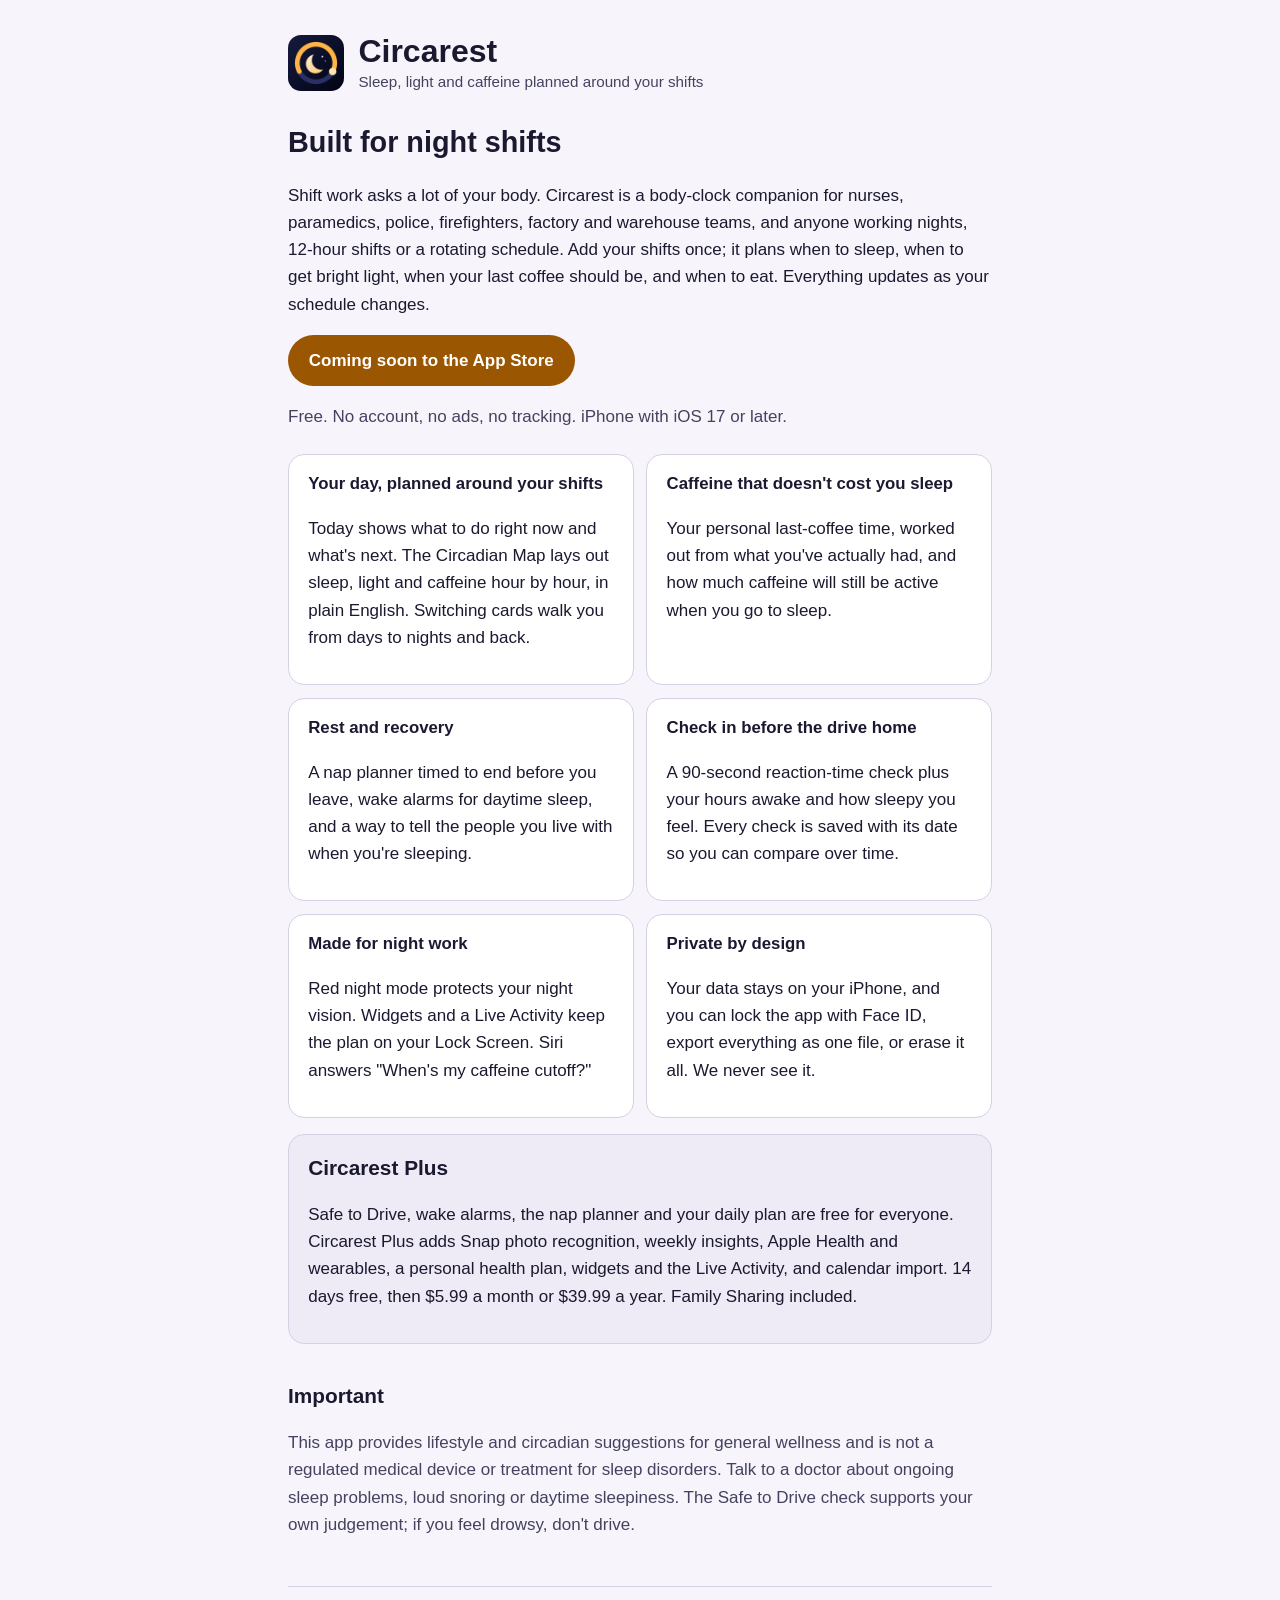
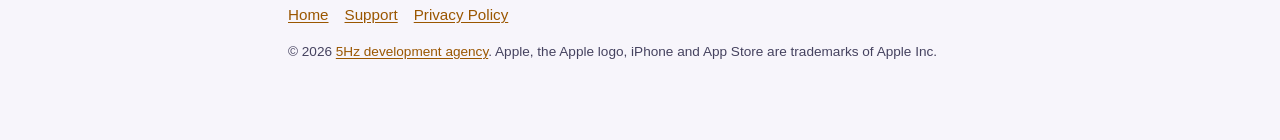
==== index.html @ caa6cf0d "Circarest privacy policy, support and home pages" ====
<!doctype html>
<html lang="en">
<head>
<meta charset="utf-8">
<meta name="viewport" content="width=device-width, initial-scale=1">
<title>Circarest · Sleep for shift workers</title>
<meta name="description" content="Circarest plans your sleep, light and caffeine around your shifts. Built for nurses, paramedics, police, factory and warehouse teams, and anyone working nights.">
<link rel="stylesheet" href="site.css">
<link rel="icon" href="icon.png">
</head>
<body>
<main>
  <header class="brand">
    <img src="icon.png" alt="" width="56" height="56">
    <div>
      <h1>Circarest</h1>
      <p>Sleep, light and caffeine planned around your shifts</p>
    </div>
  </header>

  <section class="hero">
    <h2>Built for night shifts</h2>
    <p>Shift work asks a lot of your body. Circarest is a body-clock companion for nurses, paramedics, police, firefighters, factory and warehouse teams, and anyone working nights, 12-hour shifts or a rotating schedule. Add your shifts once; it plans when to sleep, when to get bright light, when your last coffee should be, and when to eat. Everything updates as your schedule changes.</p>
    <p><span class="button" aria-disabled="true">Coming soon to the App Store</span></p>
    <p class="muted">Free. No account, no ads, no tracking. iPhone with iOS 17 or later.</p>
  </section>

  <section class="grid" aria-label="What Circarest does">
    <div class="card">
      <h3>Your day, planned around your shifts</h3>
      <p>Today shows what to do right now and what's next. The Circadian Map lays out sleep, light and caffeine hour by hour, in plain English. Switching cards walk you from days to nights and back.</p>
    </div>
    <div class="card">
      <h3>Caffeine that doesn't cost you sleep</h3>
      <p>Your personal last-coffee time, worked out from what you've actually had, and how much caffeine will still be active when you go to sleep.</p>
    </div>
    <div class="card">
      <h3>Rest and recovery</h3>
      <p>A nap planner timed to end before you leave, wake alarms for daytime sleep, and a way to tell the people you live with when you're sleeping.</p>
    </div>
    <div class="card">
      <h3>Check in before the drive home</h3>
      <p>A 90-second reaction-time check plus your hours awake and how sleepy you feel. Every check is saved with its date so you can compare over time.</p>
    </div>
    <div class="card">
      <h3>Made for night work</h3>
      <p>Red night mode protects your night vision. Widgets and a Live Activity keep the plan on your Lock Screen. Siri answers "When's my caffeine cutoff?"</p>
    </div>
    <div class="card">
      <h3>Private by design</h3>
      <p>Your data stays on your iPhone, and you can lock the app with Face ID, export everything as one file, or erase it all. We never see it.</p>
    </div>
  </section>

  <section class="card highlight">
    <h2>Circarest Plus</h2>
    <p>Safe to Drive, wake alarms, the nap planner and your daily plan are free for everyone. Circarest Plus adds Snap photo recognition, weekly insights, Apple Health and wearables, a personal health plan, widgets and the Live Activity, and calendar import. 14 days free, then $5.99 a month or $39.99 a year. Family Sharing included.</p>
  </section>

  <h2>Important</h2>
  <p class="muted">This app provides lifestyle and circadian suggestions for general wellness and is not a regulated medical device or treatment for sleep disorders. Talk to a doctor about ongoing sleep problems, loud snoring or daytime sleepiness. The Safe to Drive check supports your own judgement; if you feel drowsy, don't drive.</p>

  <nav class="links" aria-label="More">
    <a href="index.html" aria-current="page">Home</a>
    <a href="support.html">Support</a>
    <a href="privacy.html">Privacy Policy</a>
  </nav>
  <p class="muted" style="font-size:0.85rem">© 2026 <a href="https://5hz.io">5Hz development agency</a>. Apple, the Apple logo, iPhone and App Store are trademarks of Apple Inc.</p>
</main>
</body>
</html>
---- site.css ----
/* Circarest pages: one stylesheet, semantic colour tokens, light and dark from the system setting.
   Same colours as the app; every text pairing meets WCAG AA (see ThemeContrastTests). No web fonts, no scripts. */
:root {
  color-scheme: light dark;
  --bg: #F7F5FB; --surface: #FFFFFF; --surface-raised: #EEEBF6; --separator: #D5D1E3;
  --text: #1B1930; --text-secondary: #45425F; --accent: #9A5600; --on-accent: #FFFFFF;
}
@media (prefers-color-scheme: dark) {
  :root {
    --bg: #0B0D1B; --surface: #14172B; --surface-raised: #1D2140; --separator: #2A2E52;
    --text: #E4E2F0; --text-secondary: #A9A7C4; --accent: #FFB347; --on-accent: #0B0D1B;
  }
}
* { box-sizing: border-box; }
html { -webkit-text-size-adjust: 100%; }
body {
  margin: 0; background: var(--bg); color: var(--text);
  font: 17px/1.6 -apple-system, BlinkMacSystemFont, "SF Pro Text", "Segoe UI", Roboto, "Helvetica Neue", Arial, sans-serif;
}
main { max-width: 46rem; margin: 0 auto; padding: 2rem 1rem 4rem; }
header.brand { display: flex; align-items: center; gap: 0.9rem; margin-bottom: 1.5rem; }
header.brand img { width: 56px; height: 56px; border-radius: 13px; }
header.brand p { margin: 0; color: var(--text-secondary); font-size: 0.95rem; }
h1 { font-size: 2rem; line-height: 1.2; margin: 0; }
h2 { font-size: 1.3rem; margin: 2.2rem 0 0.5rem; }
h3 { font-size: 1.05rem; margin: 1.4rem 0 0.3rem; }
p, li { color: var(--text); }
.muted { color: var(--text-secondary); }
a { color: var(--accent); text-underline-offset: 2px; }
a:focus-visible, summary:focus-visible { outline: 3px solid var(--accent); outline-offset: 3px; border-radius: 4px; }
.card { background: var(--surface); border: 1px solid var(--separator); border-radius: 16px; padding: 1rem 1.2rem; margin: 1rem 0; }
.card.highlight { background: var(--surface-raised); }
.card h2:first-child, .card h3:first-child { margin-top: 0; }
ul { padding-left: 1.3rem; }
table { width: 100%; border-collapse: collapse; margin: 0.8rem 0; font-size: 0.95rem; }
th, td { text-align: left; vertical-align: top; padding: 0.55rem 0.5rem; border-bottom: 1px solid var(--separator); }
th { color: var(--text-secondary); font-weight: 600; }
details { background: var(--surface); border: 1px solid var(--separator); border-radius: 14px; padding: 0.2rem 1rem; margin: 0.6rem 0; }
summary { cursor: pointer; font-weight: 600; padding: 0.7rem 0; min-height: 44px; }
details[open] summary { border-bottom: 1px solid var(--separator); margin-bottom: 0.6rem; }
.button { display: inline-block; background: var(--accent); color: var(--on-accent); text-decoration: none; font-weight: 600;
  padding: 0.75rem 1.3rem; border-radius: 999px; min-height: 44px; }
nav.links { display: flex; flex-wrap: wrap; gap: 1rem; margin-top: 3rem; padding-top: 1rem; border-top: 1px solid var(--separator); font-size: 0.95rem; }
.placeholder { background: var(--surface-raised); border: 1px dashed var(--accent); border-radius: 6px; padding: 0 0.3rem; }
@media (prefers-reduced-motion: no-preference) { html { scroll-behavior: smooth; } }
/* A placeholder that is also a button keeps the button's colours (readable), with the dashed marker outline. */
.button.placeholder { background: var(--accent); color: var(--on-accent); border: 2px dashed var(--on-accent); }

/* Landing page */
.hero { margin: 0.5rem 0 1.5rem; }
.hero h2 { font-size: 1.8rem; margin-top: 0.5rem; }
.grid { display: grid; grid-template-columns: repeat(auto-fit, minmax(16rem, 1fr)); gap: 0.8rem; }
.grid .card { margin: 0; }
.grid h3 { margin-top: 0; }
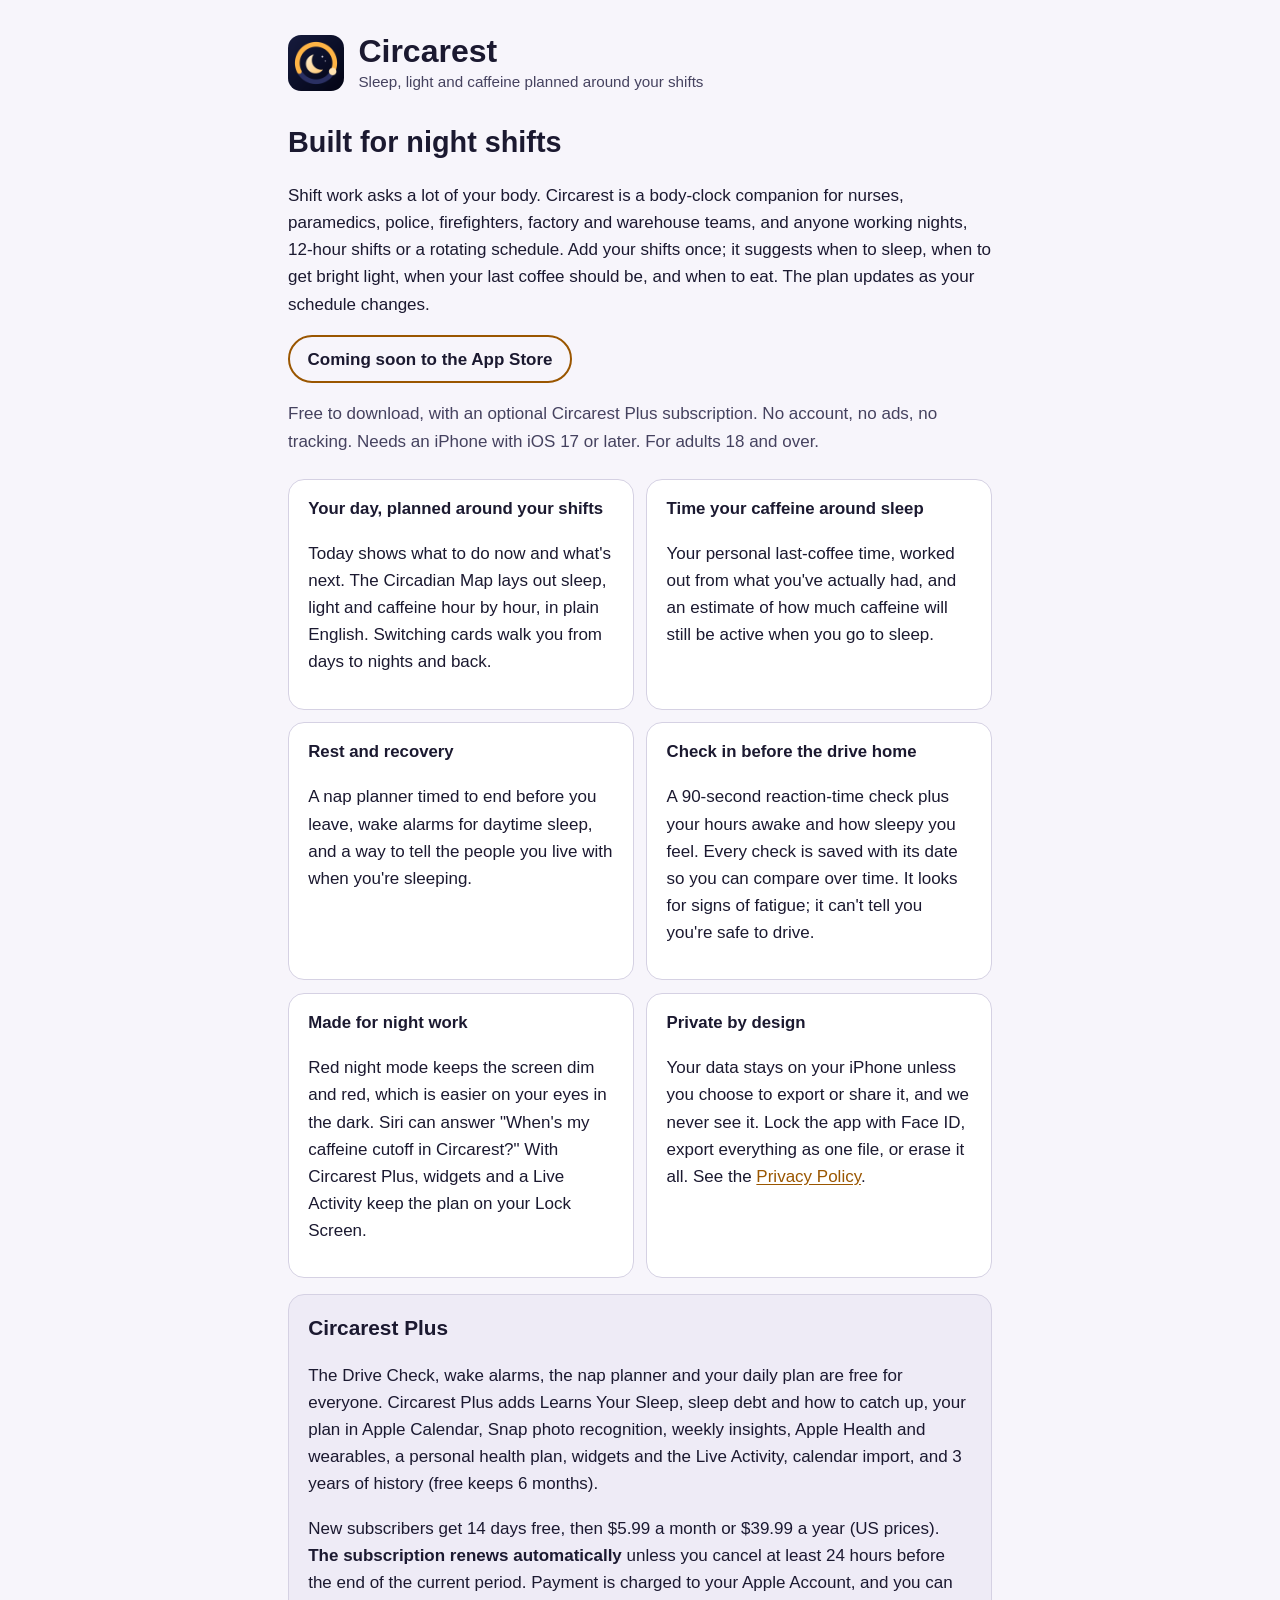
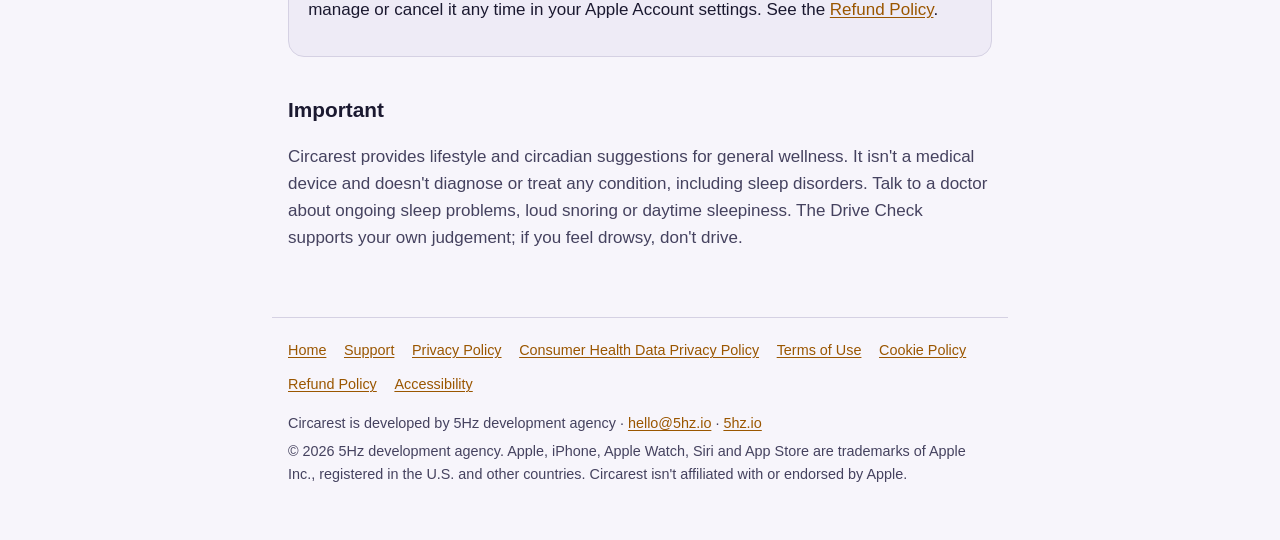
==== commit 27d39eb0: "Add terms, health data, cookie, refund and accessibility pages Splits the Consumer Health Data Priva" ====
--- a/index.html
+++ b/index.html
@@ -9,7 +9,8 @@
 <link rel="icon" href="icon.png">
 </head>
 <body>
-<main>
+<a class="skip" href="#content">Skip to content</a>
+<main id="content">
   <header class="brand">
     <img src="icon.png" alt="" width="56" height="56">
     <div>
@@ -20,19 +21,19 @@
 
   <section class="hero">
     <h2>Built for night shifts</h2>
-    <p>Shift work asks a lot of your body. Circarest is a body-clock companion for nurses, paramedics, police, firefighters, factory and warehouse teams, and anyone working nights, 12-hour shifts or a rotating schedule. Add your shifts once; it plans when to sleep, when to get bright light, when your last coffee should be, and when to eat. Everything updates as your schedule changes.</p>
-    <p><span class="button" aria-disabled="true">Coming soon to the App Store</span></p>
-    <p class="muted">Free. No account, no ads, no tracking. iPhone with iOS 17 or later.</p>
+    <p>Shift work asks a lot of your body. Circarest is a body-clock companion for nurses, paramedics, police, firefighters, factory and warehouse teams, and anyone working nights, 12-hour shifts or a rotating schedule. Add your shifts once; it suggests when to sleep, when to get bright light, when your last coffee should be, and when to eat. The plan updates as your schedule changes.</p>
+    <p><span class="badge">Coming soon to the App Store</span></p>
+    <p class="muted">Free to download, with an optional Circarest Plus subscription. No account, no ads, no tracking. Needs an iPhone with iOS 17 or later. For adults 18 and over.</p>
   </section>
 
   <section class="grid" aria-label="What Circarest does">
     <div class="card">
       <h3>Your day, planned around your shifts</h3>
-      <p>Today shows what to do right now and what's next. The Circadian Map lays out sleep, light and caffeine hour by hour, in plain English. Switching cards walk you from days to nights and back.</p>
+      <p>Today shows what to do now and what's next. The Circadian Map lays out sleep, light and caffeine hour by hour, in plain English. Switching cards walk you from days to nights and back.</p>
     </div>
     <div class="card">
-      <h3>Caffeine that doesn't cost you sleep</h3>
-      <p>Your personal last-coffee time, worked out from what you've actually had, and how much caffeine will still be active when you go to sleep.</p>
+      <h3>Time your caffeine around sleep</h3>
+      <p>Your personal last-coffee time, worked out from what you've actually had, and an estimate of how much caffeine will still be active when you go to sleep.</p>
     </div>
     <div class="card">
       <h3>Rest and recovery</h3>
@@ -40,32 +41,40 @@
     </div>
     <div class="card">
       <h3>Check in before the drive home</h3>
-      <p>A 90-second reaction-time check plus your hours awake and how sleepy you feel. Every check is saved with its date so you can compare over time.</p>
+      <p>A 90-second reaction-time check plus your hours awake and how sleepy you feel. Every check is saved with its date so you can compare over time. It looks for signs of fatigue; it can't tell you you're safe to drive.</p>
     </div>
     <div class="card">
       <h3>Made for night work</h3>
-      <p>Red night mode protects your night vision. Widgets and a Live Activity keep the plan on your Lock Screen. Siri answers "When's my caffeine cutoff?"</p>
+      <p>Red night mode keeps the screen dim and red, which is easier on your eyes in the dark. Siri can answer "When's my caffeine cutoff in Circarest?" With Circarest Plus, widgets and a Live Activity keep the plan on your Lock Screen.</p>
     </div>
     <div class="card">
       <h3>Private by design</h3>
-      <p>Your data stays on your iPhone, and you can lock the app with Face ID, export everything as one file, or erase it all. We never see it.</p>
+      <p>Your data stays on your iPhone unless you choose to export or share it, and we never see it. Lock the app with Face ID, export everything as one file, or erase it all. See the <a href="privacy.html">Privacy Policy</a>.</p>
     </div>
   </section>
 
   <section class="card highlight">
     <h2>Circarest Plus</h2>
-    <p>Safe to Drive, wake alarms, the nap planner and your daily plan are free for everyone. Circarest Plus adds Snap photo recognition, weekly insights, Apple Health and wearables, a personal health plan, widgets and the Live Activity, and calendar import. 14 days free, then $5.99 a month or $39.99 a year. Family Sharing included.</p>
+    <p>The Drive Check, wake alarms, the nap planner and your daily plan are free for everyone. Circarest Plus adds Learns Your Sleep, sleep debt and how to catch up, your plan in Apple Calendar, Snap photo recognition, weekly insights, Apple Health and wearables, a personal health plan, widgets and the Live Activity, calendar import, and 3 years of history (free keeps 6 months).</p>
+    <p>New subscribers get 14 days free, then $5.99 a month or $39.99 a year (US prices). <strong>The subscription renews automatically</strong> unless you cancel at least 24 hours before the end of the current period. Payment is charged to your Apple Account, and you can manage or cancel it any time in your Apple Account settings. See the <a href="refunds.html">Refund Policy</a>.</p>
   </section>
 
   <h2>Important</h2>
-  <p class="muted">This app provides lifestyle and circadian suggestions for general wellness and is not a regulated medical device or treatment for sleep disorders. Talk to a doctor about ongoing sleep problems, loud snoring or daytime sleepiness. The Safe to Drive check supports your own judgement; if you feel drowsy, don't drive.</p>
-
-  <nav class="links" aria-label="More">
+  <p class="muted">Circarest provides lifestyle and circadian suggestions for general wellness. It isn't a medical device and doesn't diagnose or treat any condition, including sleep disorders. Talk to a doctor about ongoing sleep problems, loud snoring or daytime sleepiness. The Drive Check supports your own judgement; if you feel drowsy, don't drive.</p>
+</main>
+<footer class="site">
+  <nav aria-label="Site">
     <a href="index.html" aria-current="page">Home</a>
     <a href="support.html">Support</a>
     <a href="privacy.html">Privacy Policy</a>
+    <a href="health-data.html">Consumer Health Data Privacy Policy</a>
+    <a href="terms.html">Terms of Use</a>
+    <a href="cookies.html">Cookie Policy</a>
+    <a href="refunds.html">Refund Policy</a>
+    <a href="accessibility.html">Accessibility</a>
   </nav>
-  <p class="muted" style="font-size:0.85rem">© 2026 <a href="https://5hz.io">5Hz development agency</a>. Apple, the Apple logo, iPhone and App Store are trademarks of Apple Inc.</p>
-</main>
+  <p>Circarest is developed by 5Hz development agency · <a href="mailto:hello@5hz.io">hello@5hz.io</a> · <a href="https://5hz.io">5hz.io</a></p>
+  <p>© 2026 5Hz development agency. Apple, iPhone, Apple Watch, Siri and App Store are trademarks of Apple Inc., registered in the U.S. and other countries. Circarest isn't affiliated with or endorsed by Apple.</p>
+</footer>
 </body>
 </html>
--- a/site.css
+++ b/site.css
@@ -17,7 +17,7 @@
   margin: 0; background: var(--bg); color: var(--text);
   font: 17px/1.6 -apple-system, BlinkMacSystemFont, "SF Pro Text", "Segoe UI", Roboto, "Helvetica Neue", Arial, sans-serif;
 }
-main { max-width: 46rem; margin: 0 auto; padding: 2rem 1rem 4rem; }
+main { max-width: 46rem; margin: 0 auto; padding: 2rem 1rem 1rem; }
 header.brand { display: flex; align-items: center; gap: 0.9rem; margin-bottom: 1.5rem; }
 header.brand img { width: 56px; height: 56px; border-radius: 13px; }
 header.brand p { margin: 0; color: var(--text-secondary); font-size: 0.95rem; }
@@ -40,11 +40,16 @@
 details[open] summary { border-bottom: 1px solid var(--separator); margin-bottom: 0.6rem; }
 .button { display: inline-block; background: var(--accent); color: var(--on-accent); text-decoration: none; font-weight: 600;
   padding: 0.75rem 1.3rem; border-radius: 999px; min-height: 44px; }
-nav.links { display: flex; flex-wrap: wrap; gap: 1rem; margin-top: 3rem; padding-top: 1rem; border-top: 1px solid var(--separator); font-size: 0.95rem; }
-.placeholder { background: var(--surface-raised); border: 1px dashed var(--accent); border-radius: 6px; padding: 0 0.3rem; }
+/* Footer: every page links every policy (Washington's My Health My Data Act wants the health data policy linked from each page). */
+footer.site { max-width: 46rem; margin: 2rem auto 0; padding: 1rem 1rem 3rem; border-top: 1px solid var(--separator); font-size: 0.9rem; }
+footer.site nav { display: flex; flex-wrap: wrap; gap: 0 1.1rem; margin-bottom: 0.6rem; }
+footer.site nav a { display: inline-block; padding: 0.35rem 0; }   /* at least 24 px tall (WCAG 2.2 target size) */
+footer.site p { color: var(--text-secondary); margin: 0.35rem 0; }
+.skip { position: absolute; left: 1rem; top: -4rem; background: var(--surface); padding: 0.5rem 0.8rem; border-radius: 8px; }
+.skip:focus { top: 1rem; }
 @media (prefers-reduced-motion: no-preference) { html { scroll-behavior: smooth; } }
-/* A placeholder that is also a button keeps the button's colours (readable), with the dashed marker outline. */
-.button.placeholder { background: var(--accent); color: var(--on-accent); border: 2px dashed var(--on-accent); }
+/* A status, not a control: outlined so it doesn't look like a button you can press. */
+.badge { display: inline-block; border: 2px solid var(--accent); color: var(--text); font-weight: 600; padding: 0.55rem 1.1rem; border-radius: 999px; }
 
 /* Landing page */
 .hero { margin: 0.5rem 0 1.5rem; }
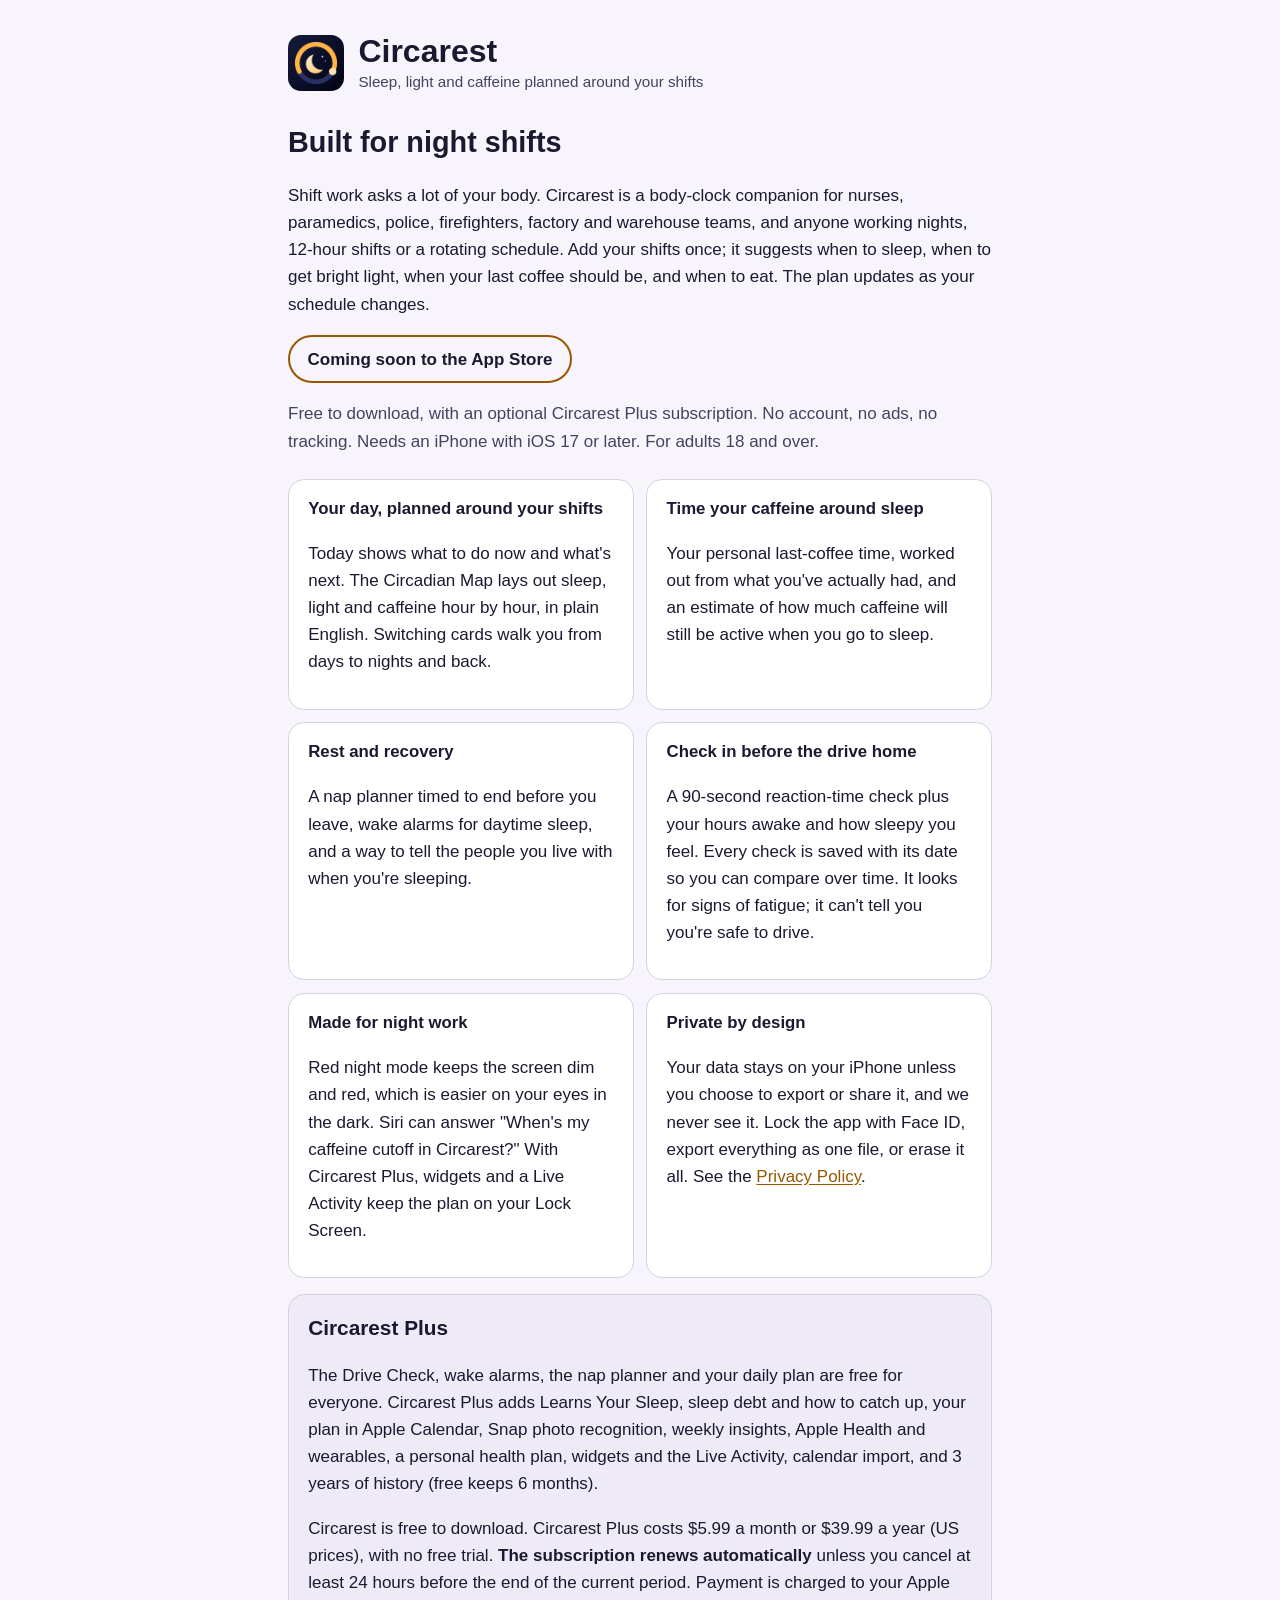
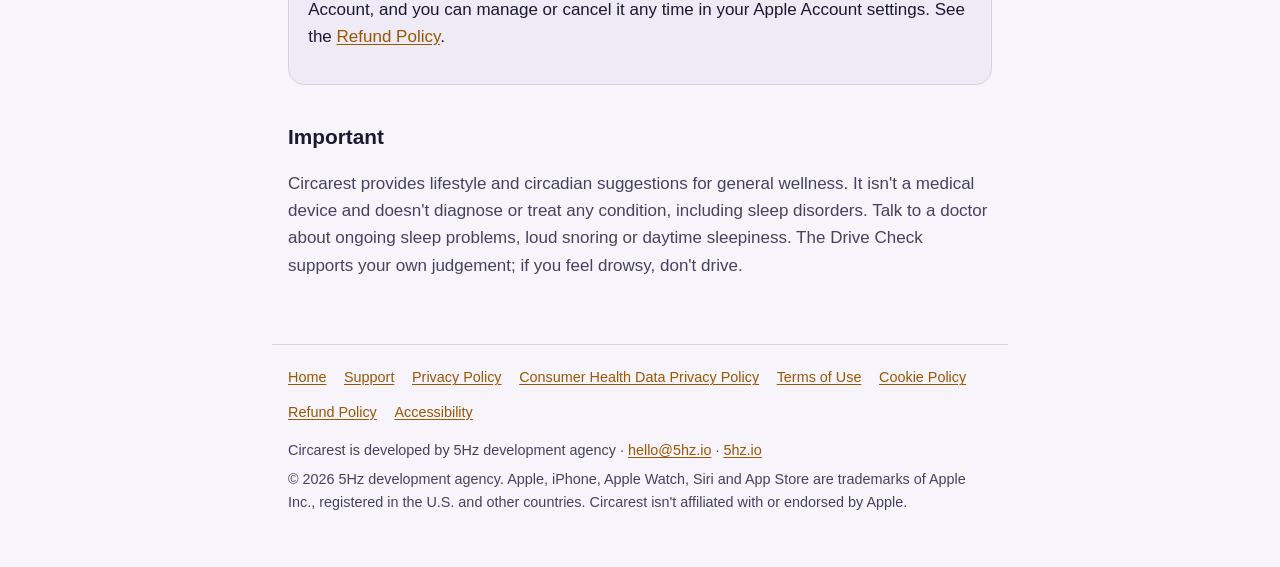
==== commit e31aaedf: "No free trial: Circarest is free to download, Plus is paid from day one" ====
--- a/index.html
+++ b/index.html
@@ -56,7 +56,7 @@
   <section class="card highlight">
     <h2>Circarest Plus</h2>
     <p>The Drive Check, wake alarms, the nap planner and your daily plan are free for everyone. Circarest Plus adds Learns Your Sleep, sleep debt and how to catch up, your plan in Apple Calendar, Snap photo recognition, weekly insights, Apple Health and wearables, a personal health plan, widgets and the Live Activity, calendar import, and 3 years of history (free keeps 6 months).</p>
-    <p>New subscribers get 14 days free, then $5.99 a month or $39.99 a year (US prices). <strong>The subscription renews automatically</strong> unless you cancel at least 24 hours before the end of the current period. Payment is charged to your Apple Account, and you can manage or cancel it any time in your Apple Account settings. See the <a href="refunds.html">Refund Policy</a>.</p>
+    <p>Circarest is free to download. Circarest Plus costs $5.99 a month or $39.99 a year (US prices), with no free trial. <strong>The subscription renews automatically</strong> unless you cancel at least 24 hours before the end of the current period. Payment is charged to your Apple Account, and you can manage or cancel it any time in your Apple Account settings. See the <a href="refunds.html">Refund Policy</a>.</p>
   </section>
 
   <h2>Important</h2>
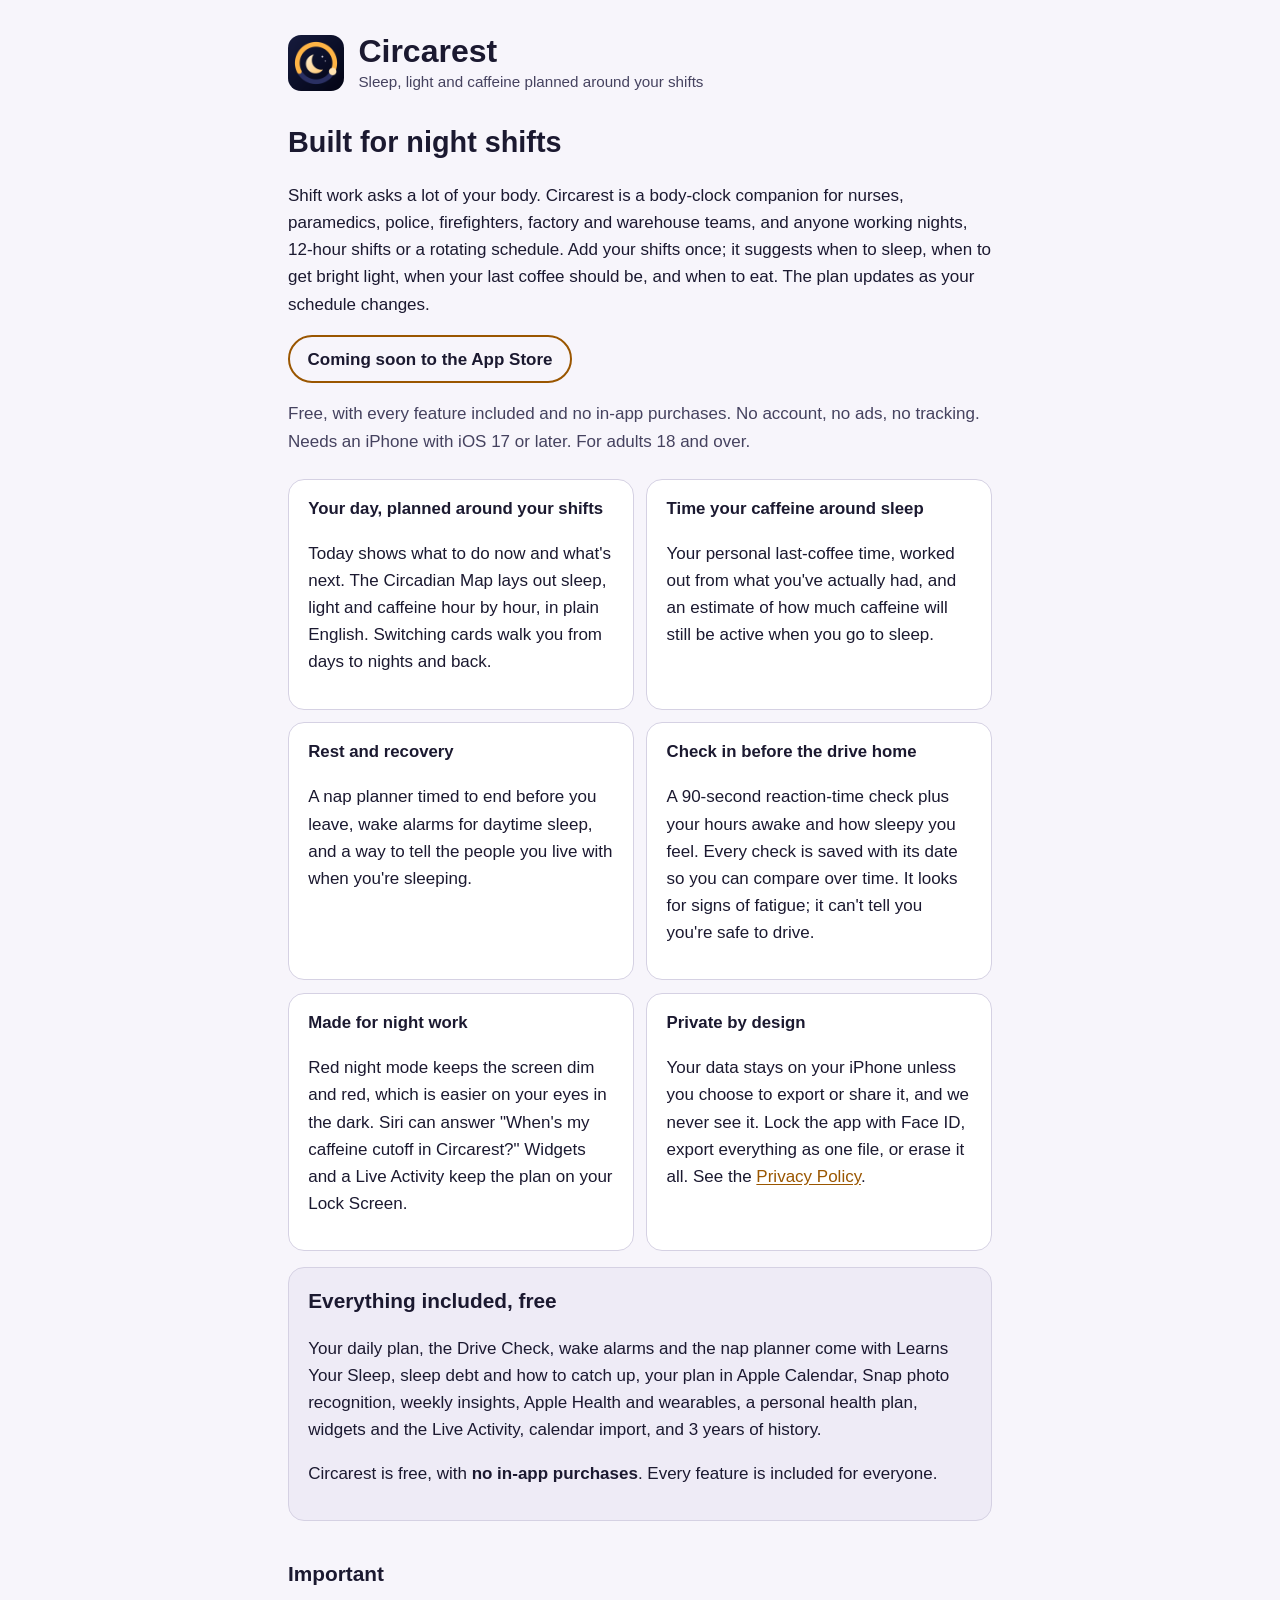
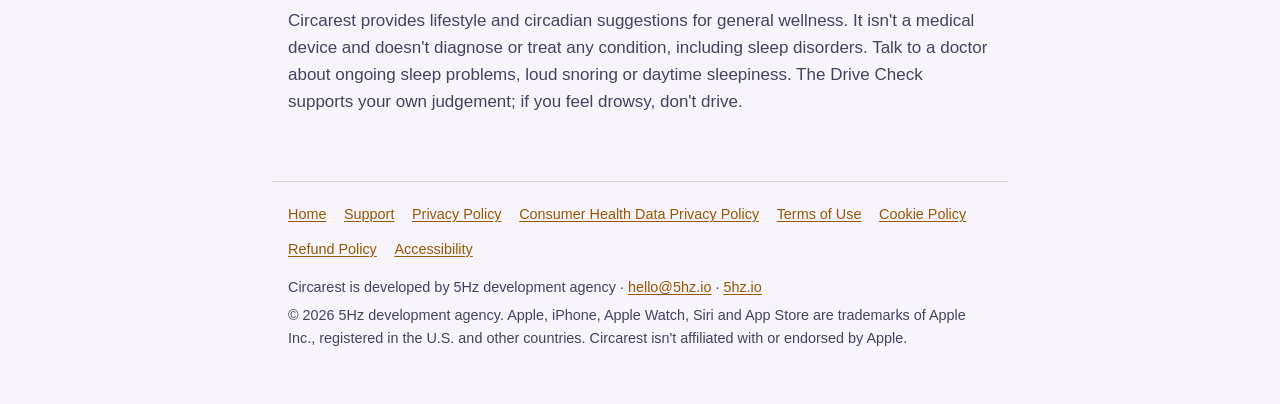
==== commit 705f9f00: "Circarest is free: no in-app purchases; future paid-features clause Co-Authored-By: Claude Opus 5.5 " ====
--- a/index.html
+++ b/index.html
@@ -23,7 +23,7 @@
     <h2>Built for night shifts</h2>
     <p>Shift work asks a lot of your body. Circarest is a body-clock companion for nurses, paramedics, police, firefighters, factory and warehouse teams, and anyone working nights, 12-hour shifts or a rotating schedule. Add your shifts once; it suggests when to sleep, when to get bright light, when your last coffee should be, and when to eat. The plan updates as your schedule changes.</p>
     <p><span class="badge">Coming soon to the App Store</span></p>
-    <p class="muted">Free to download, with an optional Circarest Plus subscription. No account, no ads, no tracking. Needs an iPhone with iOS 17 or later. For adults 18 and over.</p>
+    <p class="muted">Free, with every feature included and no in-app purchases. No account, no ads, no tracking. Needs an iPhone with iOS 17 or later. For adults 18 and over.</p>
   </section>
 
   <section class="grid" aria-label="What Circarest does">
@@ -45,7 +45,7 @@
     </div>
     <div class="card">
       <h3>Made for night work</h3>
-      <p>Red night mode keeps the screen dim and red, which is easier on your eyes in the dark. Siri can answer "When's my caffeine cutoff in Circarest?" With Circarest Plus, widgets and a Live Activity keep the plan on your Lock Screen.</p>
+      <p>Red night mode keeps the screen dim and red, which is easier on your eyes in the dark. Siri can answer "When's my caffeine cutoff in Circarest?" Widgets and a Live Activity keep the plan on your Lock Screen.</p>
     </div>
     <div class="card">
       <h3>Private by design</h3>
@@ -54,9 +54,9 @@
   </section>
 
   <section class="card highlight">
-    <h2>Circarest Plus</h2>
-    <p>The Drive Check, wake alarms, the nap planner and your daily plan are free for everyone. Circarest Plus adds Learns Your Sleep, sleep debt and how to catch up, your plan in Apple Calendar, Snap photo recognition, weekly insights, Apple Health and wearables, a personal health plan, widgets and the Live Activity, calendar import, and 3 years of history (free keeps 6 months).</p>
-    <p>Circarest is free to download. Circarest Plus costs $5.99 a month or $39.99 a year (US prices), with no free trial. <strong>The subscription renews automatically</strong> unless you cancel at least 24 hours before the end of the current period. Payment is charged to your Apple Account, and you can manage or cancel it any time in your Apple Account settings. See the <a href="refunds.html">Refund Policy</a>.</p>
+    <h2>Everything included, free</h2>
+    <p>Your daily plan, the Drive Check, wake alarms and the nap planner come with Learns Your Sleep, sleep debt and how to catch up, your plan in Apple Calendar, Snap photo recognition, weekly insights, Apple Health and wearables, a personal health plan, widgets and the Live Activity, calendar import, and 3 years of history.</p>
+    <p>Circarest is free, with <strong>no in-app purchases</strong>. Every feature is included for everyone.</p>
   </section>
 
   <h2>Important</h2>
